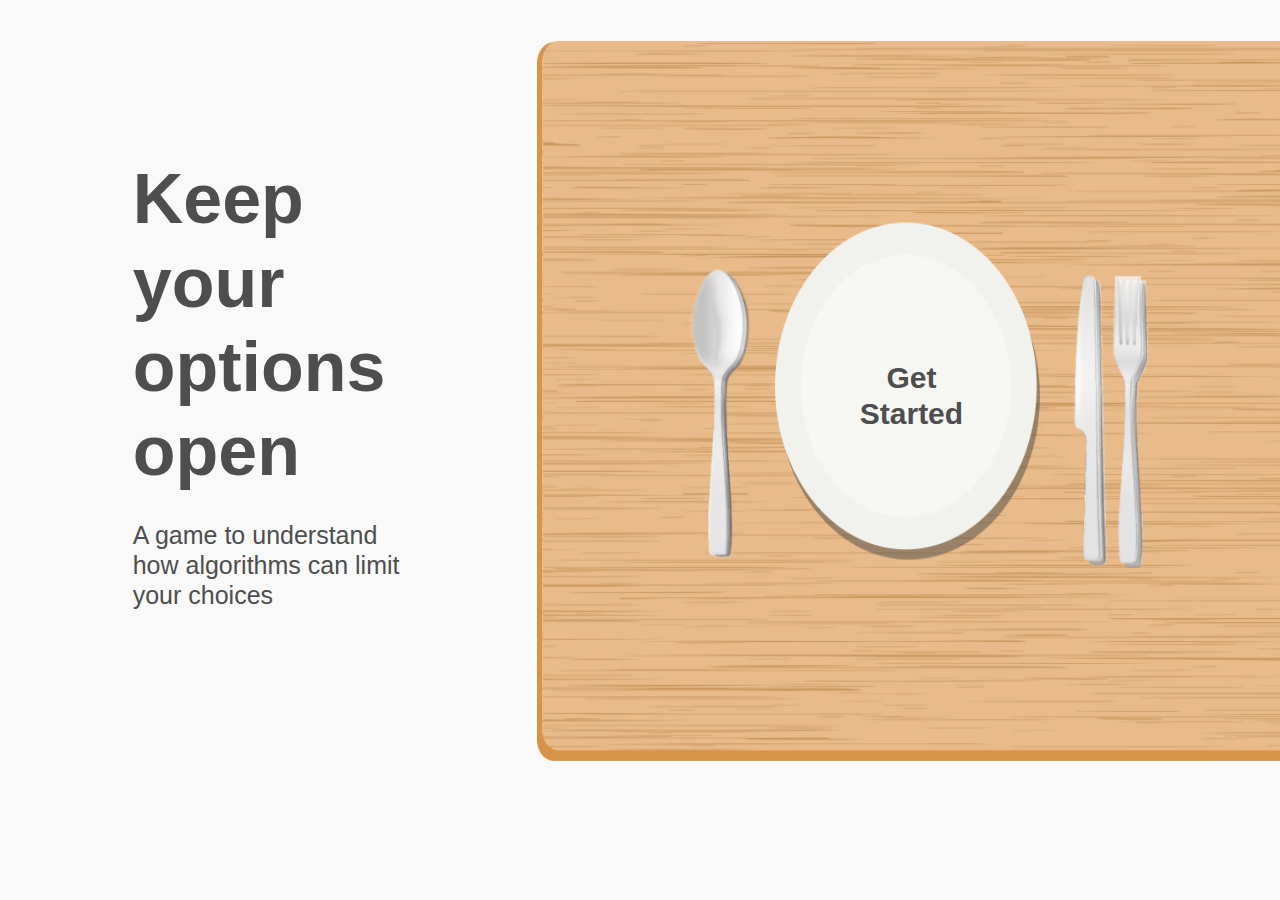
==== index.html @ b9b7db5e "Create intro pages before game" ====
<head>
  <title>keep your options open</title>
  <link rel="stylesheet" href="https://maxcdn.bootstrapcdn.com/bootstrap/4.0.0/css/bootstrap.min.css" integrity="sha384-Gn5384xqQ1aoWXA+058RXPxPg6fy4IWvTNh0E263XmFcJlSAwiGgFAW/dAiS6JXm" crossorigin="anonymous">
	<link rel="stylesheet" type="text/css" href="css/style.css">
</head>
<body>
  <div class="container-fluid">
    <div class="row">
      <div class="col-sm">
        <h1 class="title">Keep your options open</h1>
        <h1 class="subtitle">A game to understand how algorithms can limit your choices</h1>
      </div>
      <div class="col-lg">
        <a href="howtoplay.html"><div class="centered">Get Started</div><img class="start-table float-right" src="images/start_table.png" alt="table with plate and utensils"></a>
      </div>
    </div>
  </div>
	<!-- <canvas id="game" width="500" height="500"></canvas> -->
</body>
---- css/style.css ----
body {
  background-color: #F9F9F9;
}

.title {
  color: #4E4E4E;
  text-align: left;
  font-size: 70px;
  font-family: Arial;
  font-weight: bold;
  margin-top: 40%;
  margin-left: 30%;
}

.subtitle {
  color: #4E4E4E;
  text-align: left;
  font-size: 25px;
  font-family: Arial;
  margin-top: 7%;
  margin-left: 30%;
}

.small-title {
  margin-top: 35%;
  margin-left: 15%;
  width: 70%;

  font-family: Arial;
  font-style: normal;
  font-weight: bold;
  font-size: 40px;
  line-height: 114%;

  display: flex;
  align-items: center;

  color: #4E4E4E;
}

.description {
  margin-top: 15%;
  margin-left: 15%;
  width: 70%;

  font-family: Arial;
  font-style: normal;
  font-weight: bold;
  font-size: 21px;
  line-height: 152%;

  letter-spacing: -0.01em;

  color: #4E4E4E;
}

img.start-table {
  margin-top: 5%;
  margin-right: -2%;
  height: 80%;
  width: 90%;
}

#game {
	margin: 0px;
}

.centered {
  position: absolute;
  top: 40%;
  left: 51%;
  font-family: Arial;
  color: #4E4E4E;
  max-width: 10%;
  font-style: normal;
  font-weight: 600;
  font-size: 30px;
  line-height: 36px;
  display: flex;
  align-items: center;
  text-align: center;
}

.col-lg {
  min-width: 67%;
}

.col-sm {
  max-width: 33%;
}

.col-sm.white {
  max-width: 33%;
  background-color: #FFFFFF;
}

.row {
  height: 100%;
}

.next-button {
  font-family: Arial;
  font-style: normal;
  font-weight: 600;
  font-size: 20px;
  line-height: 155%;

  align-items: center;
  text-align: center;

  color: #FFFFFF;

  width: 70%;
  position: absolute;
  margin-left: 15%;
  top: 80%;
  background: #4E4E4E;
  border-color: #4E4E4E;
  border-radius: 12px;
}
.next-button:hover {
  background: grey;
  border-color:grey;
  color: #FFFFFF;
}
.next-button[disabled]:hover {
  background: #4E4E4E;
  border-color: #4E4E4E;
  color: #FFFFFF;
}
.next-button:focus {
  background: grey;
  box-shadow: 0 0 black;
  color: #FFFFFF;
}

.freepik {
  font-size: 10px;
  color: #4E4E4E;
}

/* dishes */

.img-container {
  position:relative;
  display:inline-block;
}
.img-container .overlay{
  position:absolute;
  top:0;
  left:0;
  width:100%;
  height:100%;
  opacity:0;
  transition:opacity 300ms ease-in-out;
}
.img-container:hover .overlay{
  opacity:1;
}
.img-container:hover span.checkmark{
  opacity:0;
}
.img-container:hover .img{
  filter: brightness(40%);
}
.selected .img{
  filter: brightness(55%);
}
.selected span.checkmark{
  position:absolute;
  top:47%;
  left:49%;
  transform:translate(-50%,-50%);
  color:#fff;
  font-size: 70px;
}
.img {
  height:100% 
}
.overlay span{
  position:absolute;
  top:47%;
  left:49%;
  transform:translate(-50%,-50%);
  color:#fff;

  font-size: 20px;
  font-family: Arial;
  font-weight: 700;
  line-height: 25px;
  text-align: center;
}

/* row 1 */

#salad {
  position: absolute;
  top: 15%;
  left: 20%;
  height: 15%;
}

#paella {
  position: absolute;
  top: 15%;
  left: 36%;
  height: 15%;
}

#eggs-benedict {
  position: absolute;
  top: 15%;
  left: 52%;
  height: 15%;
}

#grilled-fish {
  position: absolute;
  top: 15%;
  left: 68%;
  height: 15%;
}

#pasta {
  position: absolute;
  top: 15%;
  left: 84%;
  height: 15%;
}

/* row 2 */
#donuts {
  position: absolute;
  top: 34%;
  left: 20%;
  height: 15%;
}

#tempura {
  position: absolute;
  top: 34%;
  left: 36%;
  height: 15%;
}

#sushi {
  position: absolute;
  top: 34%;
  left: 52%;
  height: 15%;
}

#burrito {
  position: absolute;
  top: 34%;
  left: 68%;
  height: 15%;
}

#fruits {
  position: absolute;
  top: 34%;
  left: 84%;
  height: 15%;
}

/* row 3 */
#rolls {
  position: absolute;
  top: 53%;
  left: 20%;
  height: 15%;
}

#burger-fries {
  position: absolute;
  top: 53%;
  left: 34%;
  height: 15%;
}

#ramen {
  position: absolute;
  top: 53%;
  left: 53%;
  height: 15%;
}

#soup {
  position: absolute;
  top: 53%;
  left: 68%;
  height: 15%;
}

#dumplings {
  position: absolute;
  top: 53%;
  left: 84%;
  height: 15%;
}

/* row 4 */
#bagel-sandwich {
  position: absolute;
  top: 72%;
  left: 20%;
  height: 15%;
}

#curry {
  position: absolute;
  top: 72%;
  left: 36%;
  height: 15%;
}

#pizza {
  position: absolute;
  top: 72%;
  left: 52%;
  height: 15%;
}

#falafel {
  position: absolute;
  top: 72%;
  left: 68%;
  height: 15%;
}

#pancakes {
  position: absolute;
  top: 72%;
  left: 84%;
  height: 15%;
}

/* gameplay */
.score {
  position: relative;
  top: 6%;
  font-family: Arial;
  color: #4E4E4E;
  font-style: normal;
  font-size: 20px;
  line-height: 31px;
  display: flex;
  align-items: center;
  text-align: center;
}
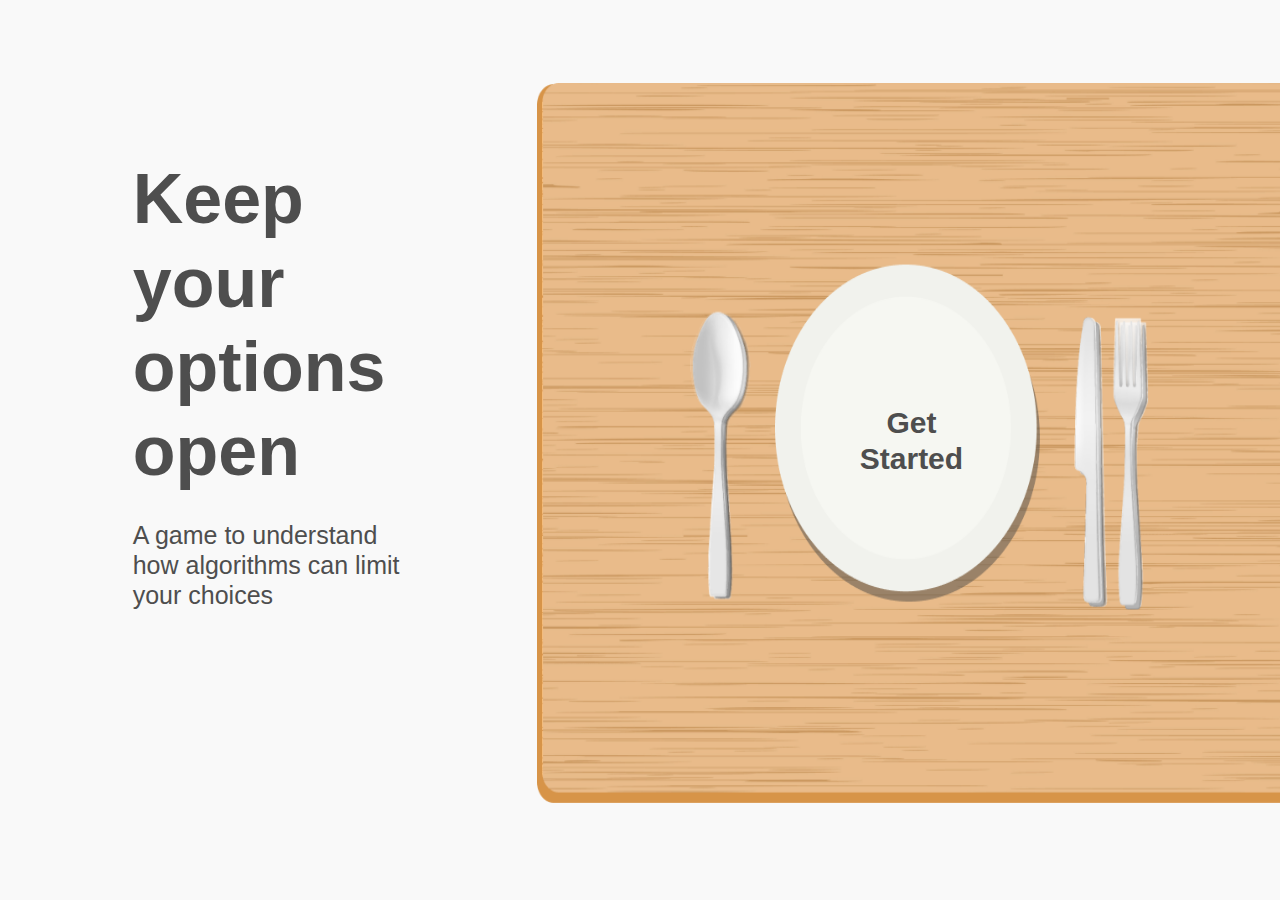
==== commit fe5e3e14: "Match design from before user testing" ====
--- a/index.html
+++ b/index.html
@@ -3,7 +3,7 @@
   <link rel="stylesheet" href="https://maxcdn.bootstrapcdn.com/bootstrap/4.0.0/css/bootstrap.min.css" integrity="sha384-Gn5384xqQ1aoWXA+058RXPxPg6fy4IWvTNh0E263XmFcJlSAwiGgFAW/dAiS6JXm" crossorigin="anonymous">
 	<link rel="stylesheet" type="text/css" href="css/style.css">
 </head>
-<body>
+<body class="intro">
   <div class="container-fluid">
     <div class="row">
       <div class="col-sm">
@@ -15,5 +15,4 @@
       </div>
     </div>
   </div>
-	<!-- <canvas id="game" width="500" height="500"></canvas> -->
 </body>--- a/css/style.css
+++ b/css/style.css
@@ -1,5 +1,9 @@
+body.intro {
+  background-color: #F9F9F9;
+}
+
 body {
-  background-color: #F9F9F9;
+  background-color: #E5E5E5;
 }
 
 .title {
@@ -22,9 +26,9 @@
 }
 
 .small-title {
-  margin-top: 35%;
+  margin-top: 33%;
   margin-left: 15%;
-  width: 70%;
+  width: 75%;
 
   font-family: Arial;
   font-style: normal;
@@ -47,27 +51,112 @@
   font-style: normal;
   font-weight: bold;
   font-size: 21px;
-  line-height: 152%;
+  line-height: 28px;
 
   letter-spacing: -0.01em;
 
   color: #4E4E4E;
 }
 
+.question {
+  color: #4E4E4E;
+  font-weight: 600;
+  font-size: 21px;
+  font-family: Arial;
+  line-height: 28px;
+  margin-top: 30%;
+  margin-left: 15%;
+  width: 70%;
+}
+
+.final-score {
+  position: relative;
+  top: 15%;
+  left: 15%;
+  width: 65%;
+
+  font-family: Arial;
+  font-weight: 400;
+  font-style: normal;
+  font-size: 20px;
+  line-height: 24px;
+
+  color: #4E4E4E;
+}
+
+.result-title {
+  margin-top: 35%;
+  margin-left: 15%;
+  width: 65%;
+
+  font-family: Arial;
+  font-style: normal;
+  font-weight: bold;
+  font-size: 38px;
+  line-height: 114%;
+
+  display: flex;
+  align-items: center;
+
+  color: #4E4E4E;
+}
+
+.conclusion-title {
+  width: 65%;
+  margin-left: 12%;
+  margin-top: 15%;
+
+  font-family: Arial;
+  font-style: normal;
+  font-weight: 700;
+  font-size: 40px;
+  line-height: 48px;
+
+  color: #4E4E4E;
+}
+
+.conclusion-subtitle {
+  width: 65%;
+  margin-left: 12%;
+  margin-top: 5%;
+
+  font-family: Arial;
+  font-style: normal;
+  font-weight: 400;
+  font-size: 30px;
+  line-height: 38px;
+
+  color: #4E4E4E;
+}
+
 img.start-table {
+  margin-top: 10%;
+  margin-right: -2%;
+  height: 80%;
+  width: 90%;
+}
+
+img.table {
   margin-top: 5%;
   margin-right: -2%;
   height: 80%;
   width: 90%;
 }
 
+img.bubble-img {
+  top: 0%;
+  left: 0%;
+  margin-right: -4%;
+  height: 100%;
+}
+
 #game {
 	margin: 0px;
 }
 
 .centered {
   position: absolute;
-  top: 40%;
+  top: 45%;
   left: 51%;
   font-family: Arial;
   color: #4E4E4E;
@@ -112,11 +201,13 @@
 
   width: 70%;
   position: absolute;
-  margin-left: 15%;
+  left: 15%;
   top: 80%;
   background: #4E4E4E;
   border-color: #4E4E4E;
   border-radius: 12px;
+  padding-top: 2%;
+  padding-bottom: 2%;
 }
 .next-button:hover {
   background: grey;
@@ -130,6 +221,71 @@
 }
 .next-button:focus {
   background: grey;
+  box-shadow: 0 0 black;
+  color: #FFFFFF;
+}
+
+.play-again {
+  font-family: Arial;
+  font-style: normal;
+  font-weight: 600;
+  font-size: 20px;
+  line-height: 100%;
+
+  align-items: center;
+  text-align: center;
+
+  color: #FFFFFF;
+
+  width: 40%;
+  margin-left: 12%;
+  margin-top: 6%;
+  background: #4E4E4E;
+  border-color: #4E4E4E;
+  border-radius: 12px;
+  padding-top: 1.5%;
+  padding-bottom: 1.5%;
+}
+.play-again:hover {
+  background: grey;
+  border-color:grey;
+  color: #FFFFFF;
+}
+
+.answer {
+  font-family: Arial;
+  font-style: normal;
+  font-weight: 600;
+  font-size: 20px;
+  line-height: 90%;
+
+  align-items: center;
+  text-align: center;
+
+  color: #4E4E4E;
+
+  width: 70%;
+  padding-top: 5%;
+  padding-bottom: 5%;
+  margin-left: 15%;
+  margin-top: 5%;
+  background: #FFFFFF;
+  border-color: #2A2A2A;
+  border-radius: 12px;
+
+  overflow: hidden;
+  white-space: nowrap;
+  display: inline-block;
+  text-overflow: ellipsis;
+}
+.answer:hover {
+  background: grey;
+  border-color:grey;
+  color: #FFFFFF;
+}
+.answer:focus {
+  background: #4E4E4E;
+  border-color: #4E4E4E;
   box-shadow: 0 0 black;
   color: #FFFFFF;
 }
@@ -151,20 +307,21 @@
   left:0;
   width:100%;
   height:100%;
-  opacity:0;
-  transition:opacity 300ms ease-in-out;
+  opacity: 0;
 }
 .img-container:hover .overlay{
-  opacity:1;
+  opacity: 1;
 }
 .img-container:hover span.checkmark{
-  opacity:0;
+  opacity: 0;
 }
 .img-container:hover .img{
-  filter: brightness(40%);
+  filter: brightness(30%);
+  position: relative;
+  z-index: 10000;
 }
 .selected .img{
-  filter: brightness(55%);
+  filter: brightness(30%);
 }
 .selected span.checkmark{
   position:absolute;
@@ -178,16 +335,17 @@
   height:100% 
 }
 .overlay span{
-  position:absolute;
+  position: absolute;
+  z-index: 10000;
   top:47%;
   left:49%;
   transform:translate(-50%,-50%);
   color:#fff;
 
-  font-size: 20px;
+  font-size: 18px;
   font-family: Arial;
   font-weight: 700;
-  line-height: 25px;
+  line-height: 20px;
   text-align: center;
 }
 
@@ -343,9 +501,26 @@
   font-family: Arial;
   color: #4E4E4E;
   font-style: normal;
+  font-weight: 600;
   font-size: 20px;
   line-height: 31px;
   display: flex;
   align-items: center;
   text-align: center;
+  background-color: #E5E5E5;
+}
+
+.unwanted {
+  position: relative;
+  font-family: Arial;
+  color: #4E4E4E;
+  font-style: normal;
+  font-size: 18px;
+  line-height: 31px;
+  display: flex;
+  align-items: center;
+  text-align: center;
+  margin-left: 12.5%;
+  top: -1%;
+  background-color: #E5E5E5;
 }